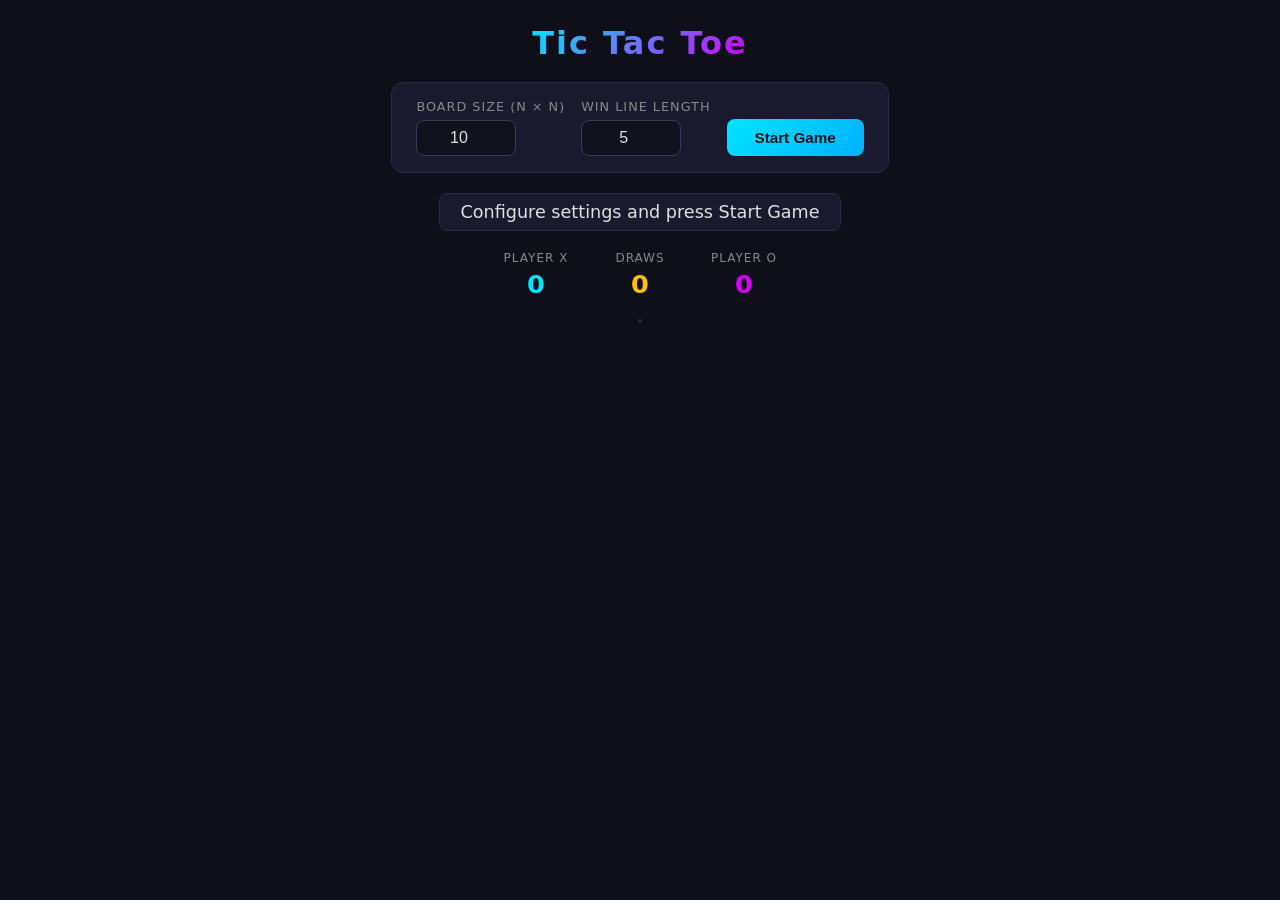
==== index.html @ d49261c0 "Add files via upload" ====
<!DOCTYPE html>
<html lang="en">
<head>
  <meta charset="UTF-8">
  <meta name="viewport" content="width=device-width, initial-scale=1.0">
  <title>Tic Tac Toe</title>
  <link rel="stylesheet" href="style.css">
</head>
<body>
  <div class="container">
    <h1>Tic Tac Toe</h1>

    <div class="settings-panel">
      <div class="setting">
        <label for="boardSize">Board Size (N &times; N)</label>
        <input type="number" id="boardSize" min="3" max="20" value="10">
      </div>
      <div class="setting">
        <label for="winLength">Win Line Length</label>
        <input type="number" id="winLength" min="3" max="20" value="5">
      </div>
      <button id="startBtn">Start Game</button>
    </div>

    <div class="status" id="status">Configure settings and press Start Game</div>
    <button id="playAgainBtn">Play Again</button>

    <div class="scoreboard">
      <div class="score x-score">
        <span class="score-label">Player X</span>
        <span class="score-value" id="scoreX">0</span>
      </div>
      <div class="score draw-score">
        <span class="score-label">Draws</span>
        <span class="score-value" id="scoreDraw">0</span>
      </div>
      <div class="score o-score">
        <span class="score-label">Player O</span>
        <span class="score-value" id="scoreO">0</span>
      </div>
    </div>

    <div class="board-wrapper">
      <div class="board" id="board"></div>
    </div>
  </div>

  <script src="script.js"></script>
</body>
</html>
---- style.css ----
*,
*::before,
*::after {
  margin: 0;
  padding: 0;
  box-sizing: border-box;
}

body {
  font-family: 'Segoe UI', system-ui, -apple-system, sans-serif;
  background: #0f0f1a;
  color: #e0e0e0;
  min-height: 100vh;
  display: flex;
  justify-content: center;
  padding: 24px 16px;
}

.container {
  width: 100%;
  max-width: 800px;
  display: flex;
  flex-direction: column;
  align-items: center;
  gap: 20px;
}

h1 {
  font-size: 2rem;
  font-weight: 700;
  letter-spacing: 2px;
  background: linear-gradient(135deg, #00e5ff, #d500f9);
  -webkit-background-clip: text;
  -webkit-text-fill-color: transparent;
  background-clip: text;
}

/* ---------- Settings Panel ---------- */

.settings-panel {
  display: flex;
  align-items: flex-end;
  gap: 16px;
  flex-wrap: wrap;
  justify-content: center;
  background: #1a1a2e;
  padding: 16px 24px;
  border-radius: 12px;
  border: 1px solid #2a2a4a;
}

.setting {
  display: flex;
  flex-direction: column;
  gap: 6px;
}

.setting label {
  font-size: 0.8rem;
  text-transform: uppercase;
  letter-spacing: 1px;
  color: #888;
}

.setting input {
  width: 100px;
  padding: 8px 12px;
  border: 1px solid #3a3a5a;
  border-radius: 8px;
  background: #12121e;
  color: #e0e0e0;
  font-size: 1rem;
  text-align: center;
  outline: none;
  transition: border-color 0.2s;
}

.setting input:focus {
  border-color: #00e5ff;
}

#startBtn {
  padding: 10px 28px;
  border: none;
  border-radius: 8px;
  background: linear-gradient(135deg, #00e5ff, #00b0ff);
  color: #0f0f1a;
  font-size: 0.95rem;
  font-weight: 600;
  cursor: pointer;
  transition: transform 0.15s, box-shadow 0.15s;
}

#startBtn:hover {
  transform: translateY(-1px);
  box-shadow: 0 4px 18px rgba(0, 229, 255, 0.35);
}

#startBtn:active {
  transform: translateY(0);
}

/* ---------- Status ---------- */

.status {
  font-size: 1.1rem;
  font-weight: 500;
  min-height: 1.6em;
  text-align: center;
  padding: 8px 20px;
  border-radius: 8px;
  background: #1a1a2e;
  border: 1px solid #2a2a4a;
}

.status.winner {
  background: linear-gradient(135deg, rgba(0, 229, 255, 0.15), rgba(213, 0, 249, 0.15));
  border-color: #d500f9;
}

.status.draw {
  background: rgba(255, 193, 7, 0.12);
  border-color: #ffc107;
}

/* ---------- Scoreboard ---------- */

.scoreboard {
  display: flex;
  gap: 24px;
}

.score {
  display: flex;
  flex-direction: column;
  align-items: center;
  gap: 4px;
  min-width: 80px;
}

.score-label {
  font-size: 0.75rem;
  text-transform: uppercase;
  letter-spacing: 1px;
  color: #888;
}

.score-value {
  font-size: 1.6rem;
  font-weight: 700;
}

.x-score .score-value {
  color: #00e5ff;
}

.o-score .score-value {
  color: #d500f9;
}

.draw-score .score-value {
  color: #ffc107;
}

/* ---------- Board ---------- */

.board-wrapper {
  width: 100%;
  display: flex;
  justify-content: center;
  position: relative;
}

.board {
  display: grid;
  gap: 2px;
  background: #2a2a4a;
  border-radius: 8px;
  overflow: hidden;
  padding: 2px;
}

.cell {
  aspect-ratio: 1;
  display: flex;
  align-items: center;
  justify-content: center;
  background: #12121e;
  cursor: pointer;
  font-weight: 700;
  transition: background 0.15s, transform 0.1s;
  user-select: none;
  border-radius: 2px;
  line-height: 1;
}

.cell:hover:not(.taken) {
  background: #1e1e36;
}

.cell:active:not(.taken) {
  transform: scale(0.94);
}

.cell.taken {
  cursor: default;
}

.cell.x {
  color: #00e5ff;
}

.cell.o {
  color: #d500f9;
}

.cell.win-cell {
  animation: winPulse 0.6s ease-in-out infinite alternate;
}

@keyframes winPulse {
  from {
    background: #1e1e36;
    box-shadow: inset 0 0 8px rgba(213, 0, 249, 0.3);
  }
  to {
    background: #2a1e3a;
    box-shadow: inset 0 0 20px rgba(213, 0, 249, 0.6);
  }
}

.cell.pop {
  animation: popIn 0.2s ease-out;
}

@keyframes popIn {
  0% {
    transform: scale(0);
    opacity: 0;
  }
  70% {
    transform: scale(1.15);
  }
  100% {
    transform: scale(1);
    opacity: 1;
  }
}

/* ---------- Strike Line ---------- */

.strike-line {
  position: absolute;
  height: 4px;
  background: linear-gradient(90deg, #00e5ff, #d500f9);
  border-radius: 2px;
  transform-origin: 0 50%;
  transition: transform 0.35s ease-out;
  pointer-events: none;
  z-index: 10;
  box-shadow: 0 0 12px rgba(213, 0, 249, 0.6);
}

/* ---------- Play Again Button ---------- */

#playAgainBtn {
  display: none;
  padding: 10px 28px;
  border: none;
  border-radius: 8px;
  background: linear-gradient(135deg, #d500f9, #aa00ff);
  color: #fff;
  font-size: 0.95rem;
  font-weight: 600;
  cursor: pointer;
  transition: transform 0.15s, box-shadow 0.15s;
}

#playAgainBtn:hover {
  transform: translateY(-1px);
  box-shadow: 0 4px 18px rgba(213, 0, 249, 0.35);
}

#playAgainBtn:active {
  transform: translateY(0);
}

/* ---------- Responsive ---------- */

@media (max-width: 500px) {
  h1 {
    font-size: 1.5rem;
  }

  .settings-panel {
    padding: 12px 16px;
    gap: 12px;
  }

  .setting input {
    width: 80px;
  }

  .scoreboard {
    gap: 16px;
  }
}
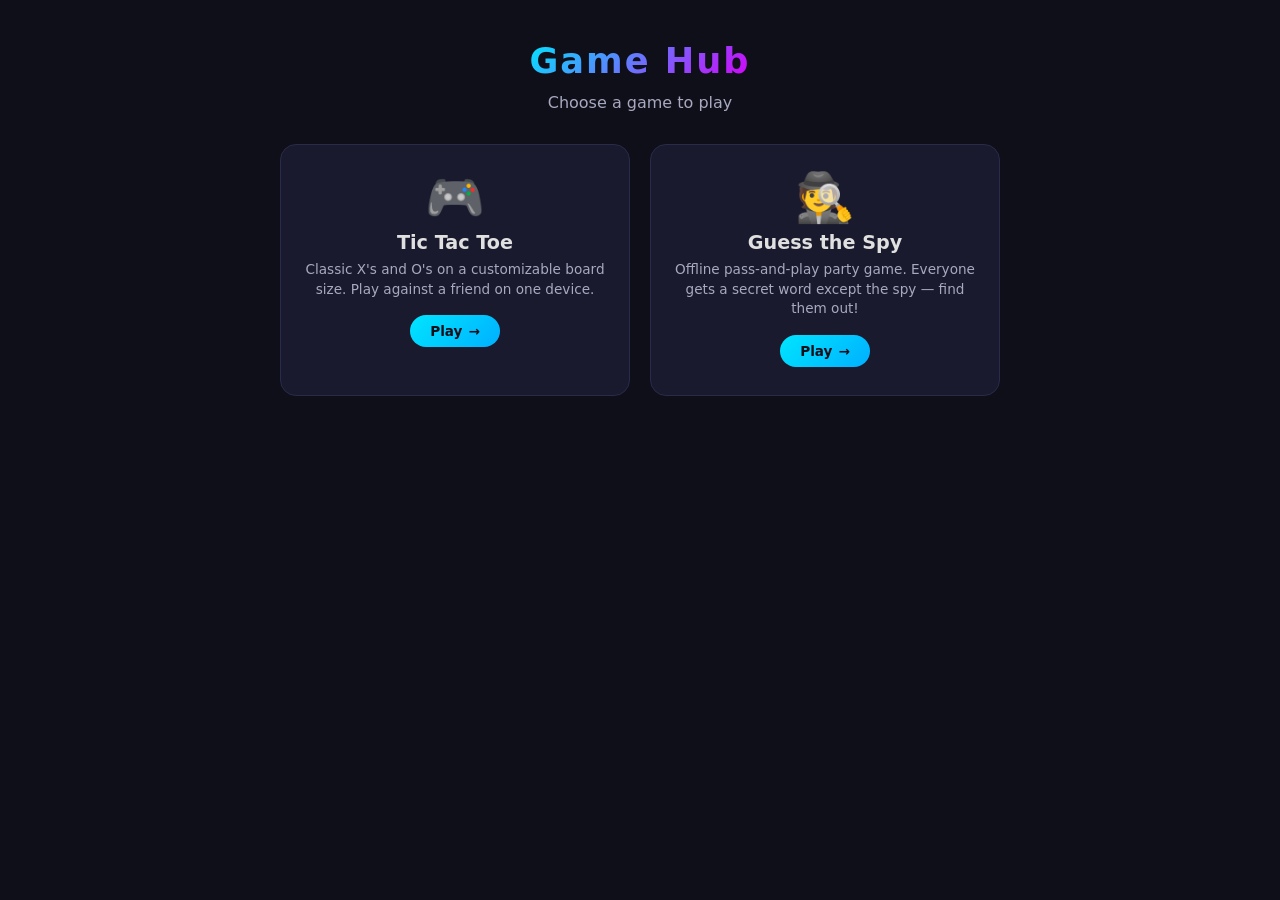
==== commit fb3985d6: "Add files via upload" ====
--- a/index.html
+++ b/index.html
@@ -2,49 +2,34 @@
 <html lang="en">
 <head>
   <meta charset="UTF-8">
-  <meta name="viewport" content="width=device-width, initial-scale=1.0">
-  <title>Tic Tac Toe</title>
+  <meta name="viewport" content="width=device-width, initial-scale=1.0, maximum-scale=1.0, viewport-fit=cover">
+  <title>Game Hub</title>
   <link rel="stylesheet" href="style.css">
 </head>
 <body>
   <div class="container">
-    <h1>Tic Tac Toe</h1>
+    <h1>Game Hub</h1>
+    <p class="subtitle">Choose a game to play</p>
 
-    <div class="settings-panel">
-      <div class="setting">
-        <label for="boardSize">Board Size (N &times; N)</label>
-        <input type="number" id="boardSize" min="3" max="20" value="10">
-      </div>
-      <div class="setting">
-        <label for="winLength">Win Line Length</label>
-        <input type="number" id="winLength" min="3" max="20" value="5">
-      </div>
-      <button id="startBtn">Start Game</button>
-    </div>
+    <div class="game-grid">
+      <a class="game-card" href="tic-tac-toe/index.html">
+        <div class="game-card-icon">🎮</div>
+        <div class="game-card-body">
+          <h2 class="game-card-title">Tic Tac Toe</h2>
+          <p class="game-card-desc">Classic X's and O's on a customizable board size. Play against a friend on one device.</p>
+        </div>
+        <div class="game-card-cta">Play <span class="arrow">→</span></div>
+      </a>
 
-    <div class="status" id="status">Configure settings and press Start Game</div>
-    <button id="playAgainBtn">Play Again</button>
-
-    <div class="scoreboard">
-      <div class="score x-score">
-        <span class="score-label">Player X</span>
-        <span class="score-value" id="scoreX">0</span>
-      </div>
-      <div class="score draw-score">
-        <span class="score-label">Draws</span>
-        <span class="score-value" id="scoreDraw">0</span>
-      </div>
-      <div class="score o-score">
-        <span class="score-label">Player O</span>
-        <span class="score-value" id="scoreO">0</span>
-      </div>
-    </div>
-
-    <div class="board-wrapper">
-      <div class="board" id="board"></div>
+      <a class="game-card" href="spy-game/index.html">
+        <div class="game-card-icon">🕵️</div>
+        <div class="game-card-body">
+          <h2 class="game-card-title">Guess the Spy</h2>
+          <p class="game-card-desc">Offline pass-and-play party game. Everyone gets a secret word except the spy — find them out!</p>
+        </div>
+        <div class="game-card-cta">Play <span class="arrow">→</span></div>
+      </a>
     </div>
   </div>
-
-  <script src="script.js"></script>
 </body>
 </html>
--- a/style.css
+++ b/style.css
@@ -11,297 +11,133 @@
   background: #0f0f1a;
   color: #e0e0e0;
   min-height: 100vh;
+  min-height: 100dvh;
   display: flex;
   justify-content: center;
-  padding: 24px 16px;
+  padding: 40px 16px calc(40px + env(safe-area-inset-bottom));
 }
 
 .container {
   width: 100%;
-  max-width: 800px;
+  max-width: 720px;
   display: flex;
   flex-direction: column;
   align-items: center;
-  gap: 20px;
+  gap: 12px;
 }
 
 h1 {
-  font-size: 2rem;
+  font-size: 2.2rem;
   font-weight: 700;
   letter-spacing: 2px;
   background: linear-gradient(135deg, #00e5ff, #d500f9);
   -webkit-background-clip: text;
   -webkit-text-fill-color: transparent;
   background-clip: text;
+  text-align: center;
 }
 
-/* ---------- Settings Panel ---------- */
-
-.settings-panel {
-  display: flex;
-  align-items: flex-end;
-  gap: 16px;
-  flex-wrap: wrap;
-  justify-content: center;
-  background: #1a1a2e;
-  padding: 16px 24px;
-  border-radius: 12px;
-  border: 1px solid #2a2a4a;
+.subtitle {
+  color: #a8a8c0;
+  font-size: 1rem;
+  text-align: center;
+  margin-bottom: 20px;
 }
 
-.setting {
+/* ---------- Game Grid ---------- */
+
+.game-grid {
+  width: 100%;
+  display: grid;
+  grid-template-columns: repeat(2, 1fr);
+  gap: 20px;
+}
+
+.game-card {
+  display: flex;
+  flex-direction: column;
+  align-items: center;
+  text-align: center;
+  gap: 10px;
+  text-decoration: none;
+  color: #e0e0e0;
+  background: #1a1a2e;
+  border: 1px solid #2a2a4a;
+  border-radius: 16px;
+  padding: 28px 20px;
+  transition: transform 0.2s, border-color 0.2s, box-shadow 0.2s;
+}
+
+.game-card:hover {
+  transform: translateY(-4px);
+  border-color: #00e5ff;
+  box-shadow: 0 8px 24px rgba(0, 229, 255, 0.18);
+}
+
+.game-card:active {
+  transform: translateY(-1px);
+}
+
+.game-card-icon {
+  font-size: 3rem;
+  line-height: 1;
+}
+
+.game-card-body {
   display: flex;
   flex-direction: column;
   gap: 6px;
 }
 
-.setting label {
-  font-size: 0.8rem;
-  text-transform: uppercase;
-  letter-spacing: 1px;
-  color: #888;
-}
-
-.setting input {
-  width: 100px;
-  padding: 8px 12px;
-  border: 1px solid #3a3a5a;
-  border-radius: 8px;
-  background: #12121e;
-  color: #e0e0e0;
-  font-size: 1rem;
-  text-align: center;
-  outline: none;
-  transition: border-color 0.2s;
-}
-
-.setting input:focus {
-  border-color: #00e5ff;
-}
-
-#startBtn {
-  padding: 10px 28px;
-  border: none;
-  border-radius: 8px;
-  background: linear-gradient(135deg, #00e5ff, #00b0ff);
-  color: #0f0f1a;
-  font-size: 0.95rem;
-  font-weight: 600;
-  cursor: pointer;
-  transition: transform 0.15s, box-shadow 0.15s;
-}
-
-#startBtn:hover {
-  transform: translateY(-1px);
-  box-shadow: 0 4px 18px rgba(0, 229, 255, 0.35);
-}
-
-#startBtn:active {
-  transform: translateY(0);
-}
-
-/* ---------- Status ---------- */
-
-.status {
-  font-size: 1.1rem;
-  font-weight: 500;
-  min-height: 1.6em;
-  text-align: center;
-  padding: 8px 20px;
-  border-radius: 8px;
-  background: #1a1a2e;
-  border: 1px solid #2a2a4a;
-}
-
-.status.winner {
-  background: linear-gradient(135deg, rgba(0, 229, 255, 0.15), rgba(213, 0, 249, 0.15));
-  border-color: #d500f9;
-}
-
-.status.draw {
-  background: rgba(255, 193, 7, 0.12);
-  border-color: #ffc107;
-}
-
-/* ---------- Scoreboard ---------- */
-
-.scoreboard {
-  display: flex;
-  gap: 24px;
-}
-
-.score {
-  display: flex;
-  flex-direction: column;
-  align-items: center;
-  gap: 4px;
-  min-width: 80px;
-}
-
-.score-label {
-  font-size: 0.75rem;
-  text-transform: uppercase;
-  letter-spacing: 1px;
-  color: #888;
-}
-
-.score-value {
-  font-size: 1.6rem;
+.game-card-title {
+  font-size: 1.2rem;
   font-weight: 700;
 }
 
-.x-score .score-value {
-  color: #00e5ff;
+.game-card-desc {
+  font-size: 0.85rem;
+  color: #a8a8c0;
+  line-height: 1.45;
 }
 
-.o-score .score-value {
-  color: #d500f9;
+.game-card-cta {
+  margin-top: 6px;
+  padding: 8px 20px;
+  border-radius: 20px;
+  background: linear-gradient(135deg, #00e5ff, #00b0ff);
+  color: #0f0f1a;
+  font-size: 0.85rem;
+  font-weight: 700;
+  display: inline-flex;
+  align-items: center;
+  gap: 6px;
+  transition: transform 0.15s;
 }
 
-.draw-score .score-value {
-  color: #ffc107;
+.game-card:hover .game-card-cta {
+  transform: translateX(2px);
 }
 
-/* ---------- Board ---------- */
-
-.board-wrapper {
-  width: 100%;
-  display: flex;
-  justify-content: center;
-  position: relative;
-}
-
-.board {
-  display: grid;
-  gap: 2px;
-  background: #2a2a4a;
-  border-radius: 8px;
-  overflow: hidden;
-  padding: 2px;
-}
-
-.cell {
-  aspect-ratio: 1;
-  display: flex;
-  align-items: center;
-  justify-content: center;
-  background: #12121e;
-  cursor: pointer;
-  font-weight: 700;
-  transition: background 0.15s, transform 0.1s;
-  user-select: none;
-  border-radius: 2px;
-  line-height: 1;
-}
-
-.cell:hover:not(.taken) {
-  background: #1e1e36;
-}
-
-.cell:active:not(.taken) {
-  transform: scale(0.94);
-}
-
-.cell.taken {
-  cursor: default;
-}
-
-.cell.x {
-  color: #00e5ff;
-}
-
-.cell.o {
-  color: #d500f9;
-}
-
-.cell.win-cell {
-  animation: winPulse 0.6s ease-in-out infinite alternate;
-}
-
-@keyframes winPulse {
-  from {
-    background: #1e1e36;
-    box-shadow: inset 0 0 8px rgba(213, 0, 249, 0.3);
-  }
-  to {
-    background: #2a1e3a;
-    box-shadow: inset 0 0 20px rgba(213, 0, 249, 0.6);
-  }
-}
-
-.cell.pop {
-  animation: popIn 0.2s ease-out;
-}
-
-@keyframes popIn {
-  0% {
-    transform: scale(0);
-    opacity: 0;
-  }
-  70% {
-    transform: scale(1.15);
-  }
-  100% {
-    transform: scale(1);
-    opacity: 1;
-  }
-}
-
-/* ---------- Strike Line ---------- */
-
-.strike-line {
-  position: absolute;
-  height: 4px;
-  background: linear-gradient(90deg, #00e5ff, #d500f9);
-  border-radius: 2px;
-  transform-origin: 0 50%;
-  transition: transform 0.35s ease-out;
-  pointer-events: none;
-  z-index: 10;
-  box-shadow: 0 0 12px rgba(213, 0, 249, 0.6);
-}
-
-/* ---------- Play Again Button ---------- */
-
-#playAgainBtn {
-  display: none;
-  padding: 10px 28px;
-  border: none;
-  border-radius: 8px;
-  background: linear-gradient(135deg, #d500f9, #aa00ff);
-  color: #fff;
-  font-size: 0.95rem;
-  font-weight: 600;
-  cursor: pointer;
-  transition: transform 0.15s, box-shadow 0.15s;
-}
-
-#playAgainBtn:hover {
-  transform: translateY(-1px);
-  box-shadow: 0 4px 18px rgba(213, 0, 249, 0.35);
-}
-
-#playAgainBtn:active {
-  transform: translateY(0);
+.arrow {
+  transition: transform 0.15s;
 }
 
 /* ---------- Responsive ---------- */
 
-@media (max-width: 500px) {
+@media (max-width: 560px) {
   h1 {
-    font-size: 1.5rem;
+    font-size: 1.7rem;
   }
 
-  .settings-panel {
-    padding: 12px 16px;
-    gap: 12px;
+  .game-grid {
+    grid-template-columns: 1fr;
   }
 
-  .setting input {
-    width: 80px;
+  .game-card {
+    padding: 20px 18px;
   }
 
-  .scoreboard {
-    gap: 16px;
+  .game-card-icon {
+    font-size: 2.4rem;
   }
 }
